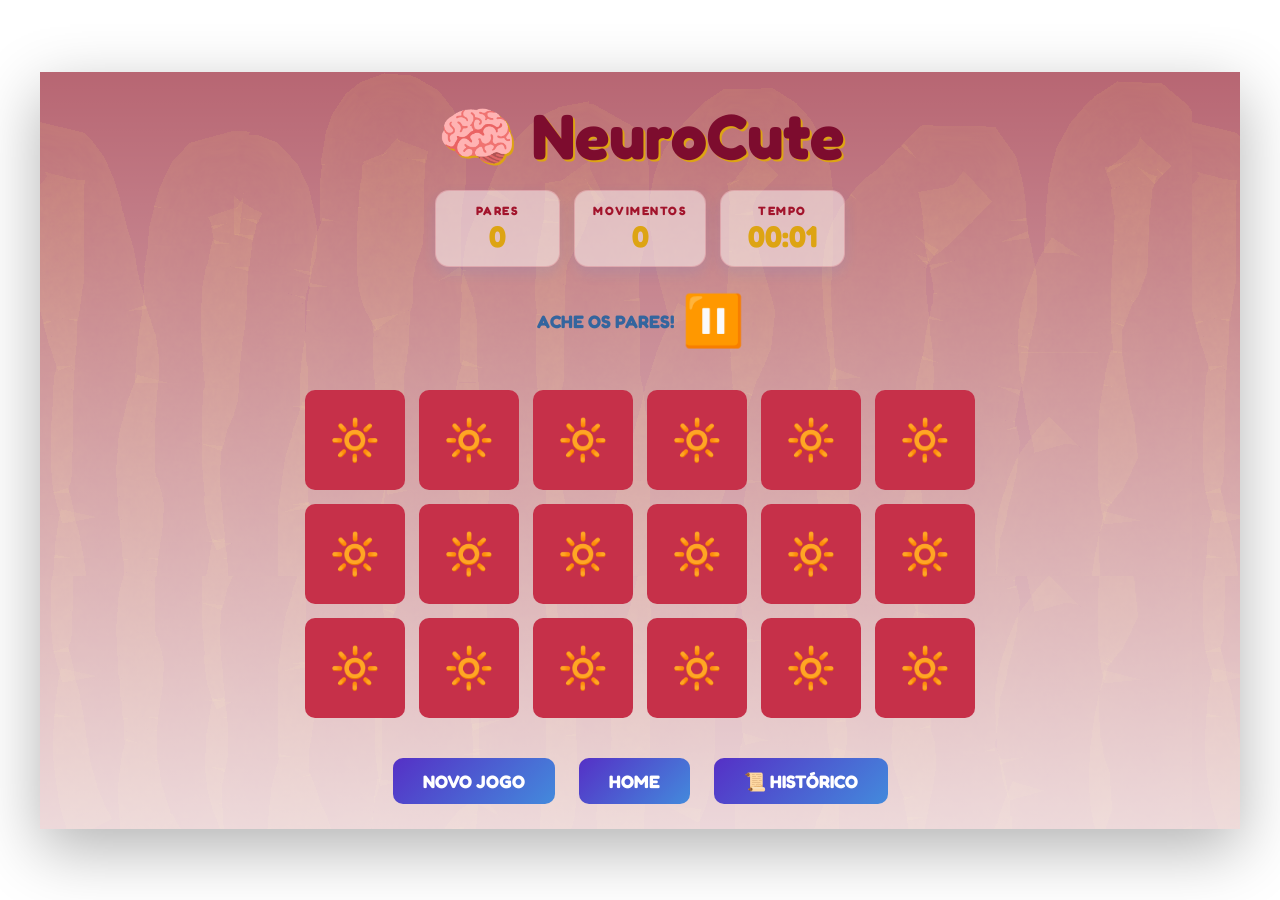
==== index.html @ 40609e06 "19.09.2026 1° Atualização de NeuroCute. Referencias: Canal do YouTube - @CodingWithLuiz" ====
<!DOCTYPE html>
<html lang="pt-BR">
<head>
  <meta charset="UTF-8" />
  <meta name="viewport" content="width=device-width, initial-scale=1.0, user-scalable=no" />
  <title>Jogo da Memória | NeuroCute</title>
  <link rel="stylesheet" href="estilo.css">
  <link href="https://fonts.googleapis.com/css2?family=Fredoka:wght@500;600;700&family=Nunito:wght@400;600;700;800&display=swap" rel="stylesheet">

</head>
<body>
  <div class="game-wrapper">
    <div class="game-header">
      <h1><span>🧠</span>NeuroCute</h1>
      <div class="stats">
        <div class="stat-card"><div class="stat-label">pares</div><div class="stat-value" id="matches">0</div></div>
        <div class="stat-card"><div class="stat-label">movimentos</div><div class="stat-value" id="moves">0</div></div>
        <div class="stat-card"><div class="stat-label">tempo</div><div class="stat-value" id="time">00:00</div></div>
      </div>
    </div>

    <div class="message-area">
      <span id="message">Encontre os Pares</span>
      <button id="pause" aria-label="Pausar jogo">⏸️</button>
    </div>
    <div class="game-board" id="gameBoard"></div>
    

    <div class="controls">
      <button class="btn" id="resetBtn">NOVO JOGO</button>
      <a class="btn" id="homeBtn" href="capa.html">HOME</a>
      <a href="historico.html" class="btn" id="historicoBtn">📜 HISTÓRICO</a>
    </div>
  </div>
  <script src="script.js"></script>
</body>
</html>
---- estilo.css ----
* {
  font-weight: bold;
  margin: 0;
  padding: 0;
  box-sizing: border-box;
  user-select: none;
}

/* ---- variáveis de cor ----   */
:root {
  --color-white: #ffffff;
  --color-title: #7d0c2e;
  --color-accent: #dda413;
  --color-label: #a2132b;
  --color-message: #34659e;
  --color-card-front: #c63049;
  --color-card-match: #fefdbd;
  --color-button-start: #5530c6;
  --color-button-end: #438adc;
  --color-success: #367e02;
  --color-overlay-start: rgba(255, 255, 255, 0.399);
  --color-overlay-end: rgba(255, 255, 255, 0.842);
  --color-card-border: rgba(198, 48, 73, 0.18);
  --color-card-background: rgba(255, 255, 255, 0.496);
  --color-card-shadow: rgba(55, 134, 244, 0.12);
  --color-shadow: rgba(0, 0, 0, 0.3);
  --color-button-shadow: rgba(0, 0, 0, 0.2);
}

body {
  min-height: 100vh;
  background-color: var(--color-white);
  font-family: "Fredoka", sans-serif;
  display: flex;
  flex-direction: column;
  justify-content: center;
  align-items: center;
  padding: 20px;
  position: relative;
  overflow-x: hidden;
}

.game-wrapper {
  background-image: linear-gradient(var(--color-overlay-start), var(--color-overlay-end)), 
  url("FundoRed.png");

  padding: 25px;
  box-shadow: 0 20px 60px var(--color-shadow);
  max-width: 1200px;
  width: 100%;
  transition: transform 0.3s ease;
}

/* ---- HISTÓRICO, CAPA ----*/

.capa-page .game-wrapper,
.history-page .game-wrapper {
  display: flex;
  flex-direction: column;
  min-height: calc(100dvh - 40px);
}

h2 {color: var(--color-message); font-size: 2rem; margin-bottom: 20px;}
.capa-actions .btn {
  font-size: 3rem;
  padding: 20px 40px;
  border-radius: 50px;
  margin-top: 100px;
}

.capa-actions {
  display: flex;
  justify-content: center;
  margin-top: 0;
}

.capa-page .game-header {
  display: flex;
  flex: 1;
  flex-direction: column;
}

.history-page h1 {
  margin-bottom: 25px;
}

.history-page #scoreHistory {
  display: grid;
  gap: 14px;
  list-style: none;
  margin: 0 auto 25px;
  max-width: 850px;
  padding: 0;
}

.history-item {
  display: grid;
  grid-template-columns: minmax(130px, 1.3fr) repeat(3, 1fr);
  align-items: center;
  gap: 12px;
  padding: 14px 18px;
  border: 1px solid var(--color-card-border);
  border-radius: 14px;
  background: var(--color-card-background);
  box-shadow: 0 6px 14px var(--color-card-shadow);
}

.history-item h2 {
  color: var(--color-title);
  font-size: 18px;
}

.history-stat {
  display: grid;
  gap: 3px;
  text-align: center;
}

.history-stat span {
  color: var(--color-label);
  font-size: 11px;
  letter-spacing: 1px;
  text-transform: uppercase;
}

.history-stat strong {
  color: var(--color-accent);
  font-size: 22px;
}

.history-empty {
  padding: 30px;
  color: var(--color-message);
  text-align: center;
}

.history-actions {
  margin-top: auto;
  text-align: center;
}

/* ---- @MEDIA HISTÓRICO ----*/
@media (max-width: 720px) {
  .history-page .game-wrapper {
    padding: 15px 10px;
  }

  .history-item {
    grid-template-columns: repeat(3, 1fr);
    gap: 8px;
    padding: 12px 8px;
  }

  .history-item h2 {
    grid-column: 1 / -1;
    text-align: center;
  }

  .history-stat span {
    font-size: 9px;
    letter-spacing: 0.5px;
  }

  .history-stat strong {
    font-size: 18px;
  }
}

/* ---- CABECALHO E ESTATISTICAS ---- */
.game-header {
  text-align: center;
  margin-bottom: 25px;
}

#message {
  display: inline-block;
}

h1 {
  font-family: "Fredoka", sans-serif;
  font-weight: bold;

  font-size: 4em;
  color: var(--color-title);
  text-shadow: 2px 2px 0 var(--color-accent);
  margin-bottom: 10px;
  display: flex;
  align-items: center;
  justify-content: center;
  gap: 15px;
}

.stats {
  position: relative;
  display: flex;
  justify-content: center;
  gap: 14px;
  width: 100%;
  margin: 15px 0;
  flex-wrap: wrap;
}

/* ---- Tempo, Movimentos, Pares ---- */
.stat-card {
  min-width: 125px;
  padding: 12px 18px;
  border: 1px solid var(--color-card-border);
  border-radius: 14px;
  background: var(--color-card-background);
  box-shadow: 0 6px 14px var(--color-card-shadow);
  text-align: center;
}
.stat-label {
  font-size: 12px;
  color: var(--color-label);
  letter-spacing: 1.5px;
  text-transform: uppercase;
}
.stat-value {
  display: block;
  width: 100%;
  margin-top: 4px;
  font-family: "Fredoka", sans-serif;
  font-size: 30px;
  font-weight: bold;
  color: var(--color-accent);
}

#moves,
#time,
#matches {
  margin-top: 0;
  padding: 0;
  border-radius: 0;
  background: transparent;
}

/* --- PAUSE --- */
#pause {
  background: transparent;
  padding: 0;
  font-size: 50px;
}

#pause:hover{
  cursor: pointer;
  transform: scale(1.1);
  transition: transform 0.3s ease;
}
.pause-card {
  position: absolute;
  top: 50%;
  right: 50px;
  transform: translateY(-50%);
  min-width: auto;
  margin-left: 0;
  padding-inline: 6px;
  border-color: transparent;
  background: transparent;
  box-shadow: none;
}

/* ---- MENSAGEM E TABULEIRO ---- */
.message-area {
  display: flex;
  align-items: center;
  justify-content: center;
  gap: 8px;
  text-align: center;
  margin: 15px 0;
  font-size: 18px;
  font-weight: bold;
  color: var(--color-message);
  min-height: 50px;
}

.game-board {
  display: grid;
  grid-template-columns: repeat(6, 1fr);
  grid-template-rows: repeat(3, auto);
  gap: 20px;
  margin: 20px 0;
  padding: 20px;
}

/* ---- CARTAS ---- */
.card {
  width: 100px;
  height: 100px;
  perspective: 1000px;
  cursor: pointer;
}
.card:hover {
  transform: scale(1.05);
  transition: transform 0.3s ease;
}

.card-inner {
  position: relative;
  width: 100%;
  height: 100%;
  transform-style: preserve-3d;
  transition: transform 0.6s;
}

.card.flipped .card-inner,
.card.matched .card-inner {
  transform: rotateY(180deg);
}

.card-front,
.card-back {
  position: absolute;
  inset: 0;
  display: flex;
  align-items: center;
  justify-content: center;
  border-radius: 10px;
  backface-visibility: hidden;
  -webkit-backface-visibility: hidden;
  font-size: 2.5rem;
}

.card-front {
  background-color: var(--color-card-front);
}

.card-back {
  background: var(--color-white);
  transform: rotateY(180deg);
}

.card.matched .card-back {
  background: var(--color-card-match);
}

/* ---- CONTROLES ---- */
.btn {
  background: linear-gradient(135deg, var(--color-button-start), var(--color-button-end));
  color: var(--color-white);
  border: none;
  padding: 12px 30px;
  font-size: 18px;
  border-radius: 10px;
  cursor: pointer;
  font-weight: bold;
  font-family: "Fredoka", sans-serif;
  transition: transform 0.2s, box-shadow 0.2s;
  margin: 0 10px;
}
.btn:hover {
  transform: scale(1.1) translateY(-2px);
  box-shadow: 0 5px 15px var(--color-button-shadow);
}

.btn:active { transform: translateY(0); }

button {
  border: none;
  border-radius: 50%;
  transition: transform 0.3s ease;
}

.controls { text-align: center; margin-top: 20px; }

a {
  text-decoration: none;
}

/* ---- RESPONSIVIDADE ---- */

@media (orientation:landscape) and (max-width: 720px) {
body {
    padding: 2px;
  }
  .game-board {
    grid-template-columns: repeat(6, 58px);
    grid-template-rows: repeat(2, 45px);
    gap: 4px;
    margin: 8px 0;
    padding: 6px;
    justify-content: center;
  }

  .card {
    width: 45px;
    height: 45px;
  }

  .card-front,
  .card-back {
    font-size: 1rem;
  }

  h1 {
    font-size: 2em;
  }

  .message-area {
    min-height: 10px;
    font-size: 15px;
  }

  #pause {
    font-size: 18px;
  }

  .stat-card {
    min-width: 5px;
    padding: 5px 7px;
    border-radius: 9px;
  }
  .stat-label {
    font-size: 10px;
    letter-spacing: 0.5px;
  }
  .stat-value {
    margin-top: 2px;
    font-size: 10px;
  }

  .controls {
    display: grid;
    grid-template-columns: repeat(3, minmax(0, 1fr));
    gap: 6px;
  }

  .btn {
    justify-self: center;
    width: 50%;
    min-width: 0;
    margin: 0;
    padding: 6px 4px;
    font-size: 8px;
    font-weight: normal;
    white-space: nowrap;
  }
}


@media (orientation:portrait) and (max-width: 720px) {
  body {
    padding: 10px;
  }
  .pause-card {
    position: static;
    transform: none;
    margin-left: 0;
  }

  .game-board {
    grid-template-columns: repeat(4, 58px);
    grid-template-rows: repeat(3, 58px);
    gap: 6px;
    row-gap: 30px;
    margin: 50px 0;
    padding: 20px;
    justify-content: center;
  }

  .card {
    width: 58px;
    height: 58px;
  }

  .card-front,
  .card-back {
    font-size: 1.5rem;
  }

  h1 {
    font-size: 2em;
  }

  .message-area {
    margin: 4px 0;
    min-height: 28px;
    font-size: 15px;
  }

  #pause {
    font-size: 22px;
  }

  .stat-card {
    min-width: 72px;
    padding: 5px 7px;
    border-radius: 9px;
  }
  .stat-label {
    font-size: 10px;
    letter-spacing: 1px;
  }
  .stat-value {
    margin-top: 4px;
    font-size: 13px;
  }

  .controls {
    display: grid;
    grid-template-columns: repeat(3, minmax(0, 1fr));
    gap: 4px;
    margin-top: 12px;
  }

  .btn {
    width: 100%;
    min-width: 0;
    margin: 0;
    padding: 6px 4px;
    font-size: 9px;
    font-weight: normal;
    white-space: nowrap;
  }

}

@media (min-width: 721px) and (max-width: 1199px) and (orientation: portrait) {
  .game-board {
    grid-template-columns: repeat(6, 70px);
    grid-template-rows: repeat(3, 70px);
    gap: 8px;
    justify-content: center;
  }

  .card {
    width: 70px;
    height: 70px;
  }

  .card-front,
  .card-back {
    font-size: 1.5rem;
  }
}

@media (min-width: 721px) and (max-width: 1199px) and (orientation: landscape) {
  .game-board {
    grid-template-columns: repeat(6, 80px);
    grid-template-rows: repeat(3, 80px);
    gap: 10px;
    justify-content: center;
  }

  .card {
    width: 80px;
    height: 80px;
  }

  .card-front,
  .card-back {
    font-size: 1.8rem;
  }
}

@media (min-width: 1200px) and (orientation: portrait) {
  .game-board {
    grid-template-columns: repeat(6, 80px);
    grid-template-rows: repeat(3, 80px);
    gap: 10px;
    justify-content: center;
  }

  .card {
    width: 80px;
    height: 80px;
  }

  .card-front,
  .card-back {
    font-size: 1.8rem;
  }
}

@media (min-width: 1200px) and (orientation: landscape) {
  .game-board {
    grid-template-columns: repeat(6, 100px);
    grid-template-rows: repeat(3, 100px);
    gap: 14px;
    justify-content: center;
  }

  .card {
    width: 100px;
    height: 100px;
  }

  .card-front,
  .card-back {
    font-size: 2.5rem;
  }
}
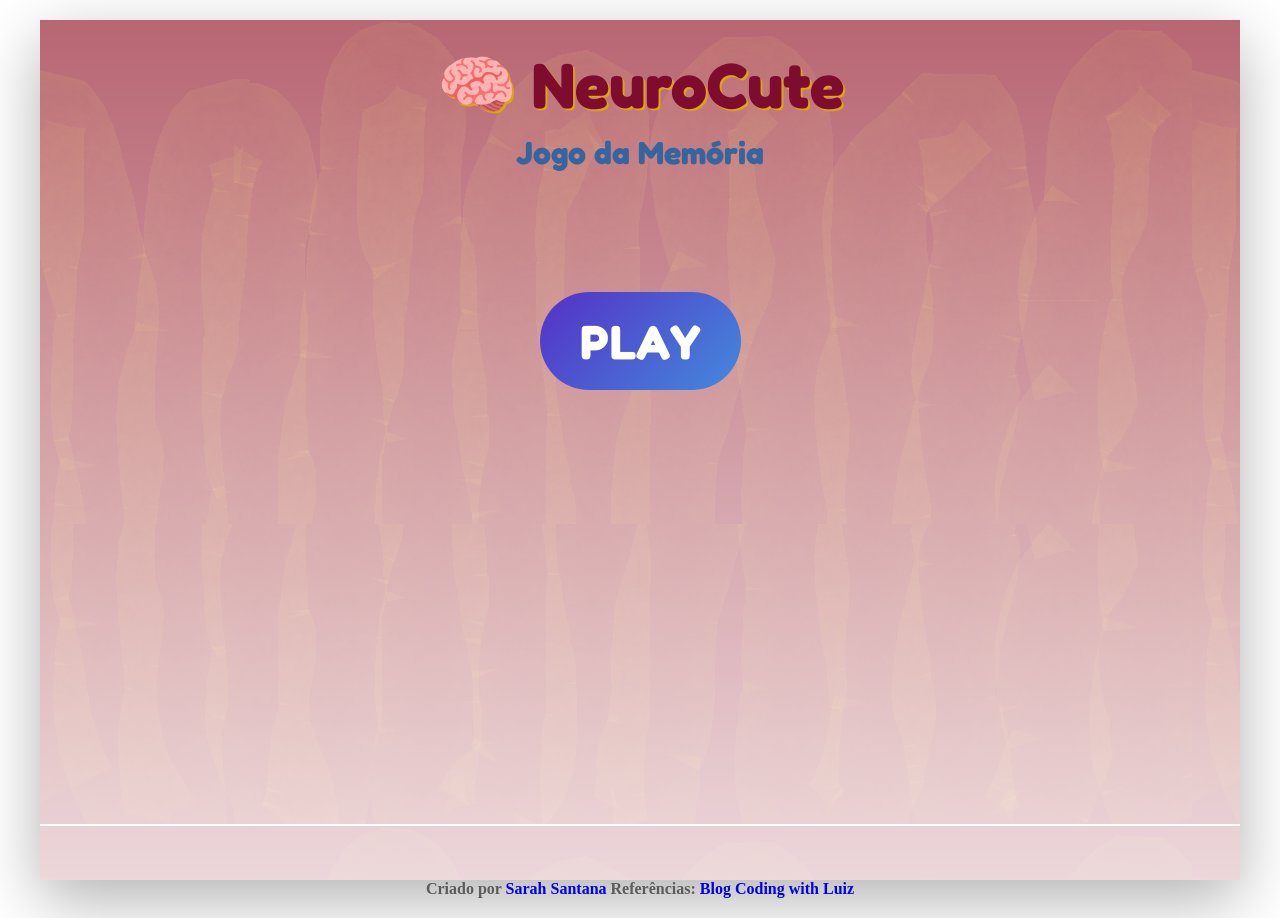
==== commit 0287e16a: "2° Atualização 19.09.2026 Adicionado 'footer' e referência, corrigido o index como a página inicial." ====
--- a/index.html
+++ b/index.html
@@ -1,37 +1,25 @@
 <!DOCTYPE html>
-<html lang="pt-BR">
+<html lang="en">
 <head>
-  <meta charset="UTF-8" />
+    <meta charset="UTF-8">
   <meta name="viewport" content="width=device-width, initial-scale=1.0, user-scalable=no" />
-  <title>Jogo da Memória | NeuroCute</title>
+  <title>NeuroCute | Capa</title>
   <link rel="stylesheet" href="estilo.css">
   <link href="https://fonts.googleapis.com/css2?family=Fredoka:wght@500;600;700&family=Nunito:wght@400;600;700;800&display=swap" rel="stylesheet">
+</head>
 
-</head>
-<body>
+<body class="capa-page">
   <div class="game-wrapper">
     <div class="game-header">
-      <h1><span>🧠</span>NeuroCute</h1>
-      <div class="stats">
-        <div class="stat-card"><div class="stat-label">pares</div><div class="stat-value" id="matches">0</div></div>
-        <div class="stat-card"><div class="stat-label">movimentos</div><div class="stat-value" id="moves">0</div></div>
-        <div class="stat-card"><div class="stat-label">tempo</div><div class="stat-value" id="time">00:00</div></div>
-      </div>
-    </div>
-
-    <div class="message-area">
-      <span id="message">Encontre os Pares</span>
-      <button id="pause" aria-label="Pausar jogo">⏸️</button>
-    </div>
-    <div class="game-board" id="gameBoard"></div>
-    
-
-    <div class="controls">
-      <button class="btn" id="resetBtn">NOVO JOGO</button>
-      <a class="btn" id="homeBtn" href="capa.html">HOME</a>
-      <a href="historico.html" class="btn" id="historicoBtn">📜 HISTÓRICO</a>
+        <h1><span>🧠</span>NeuroCute</h1>
+        <h2>Jogo da Memória</h2>
+        <div class="capa-actions">
+            <a href="game.html" class="btn">PLAY</a>
+        </div>
     </div>
   </div>
-  <script src="script.js"></script>
+  <footer>
+    <p>Criado por <a href="https://github.com/Sarinhafofa" class="link">Sarah Santana</a>
+    Referências: <a href="https://github.com/codingwithluiz" class="link">Blog Coding with Luiz</a></p>
+  </footer>
 </body>
-</html>
--- a/estilo.css
+++ b/estilo.css
@@ -40,6 +40,15 @@
   overflow-x: hidden;
 }
 
+/* ---- FOOTER ----*/
+footer{
+    color:rgb(92, 92, 92);
+}
+
+footer, .link {
+  font-family: serif;
+}
+
 .game-wrapper {
   background-image: linear-gradient(var(--color-overlay-start), var(--color-overlay-end)), 
   url("FundoRed.png");
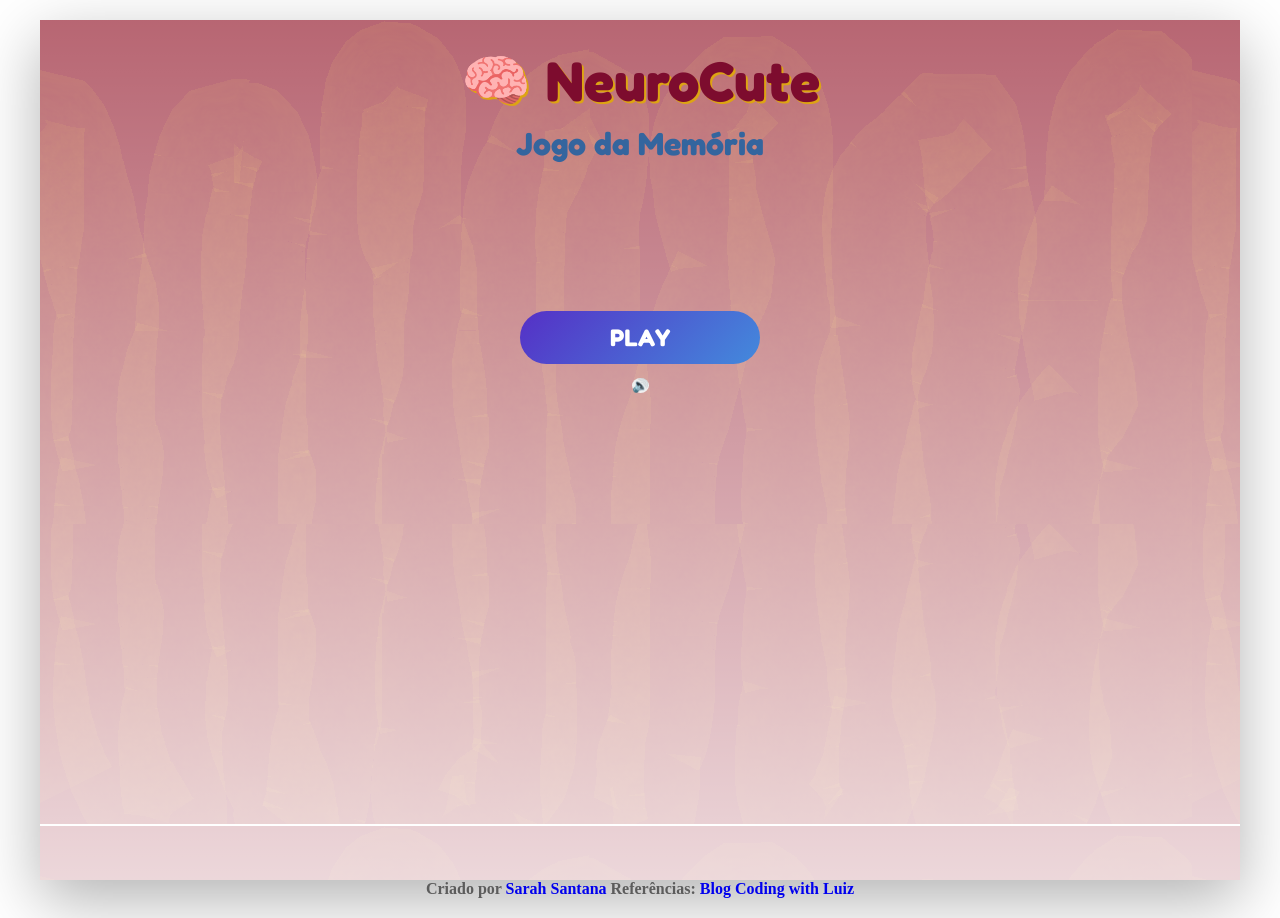
==== commit fce700bb: "15.10.2026 Adicionando som ao clicar nas cartas e no botão Play, aumento da lista de figuras, correç" ====
--- a/index.html
+++ b/index.html
@@ -14,7 +14,9 @@
         <h1><span>🧠</span>NeuroCute</h1>
         <h2>Jogo da Memória</h2>
         <div class="capa-actions">
-            <a href="game.html" class="btn">PLAY</a>
+            <a href="game.html" class="btn" id="PlayBTN" type="button">PLAY</a>
+                  <button id="btnAudio" aria-label="Ativar/Desativar som">🔊</button>
+
         </div>
     </div>
   </div>
@@ -22,4 +24,7 @@
     <p>Criado por <a href="https://github.com/Sarinhafofa" class="link">Sarah Santana</a>
     Referências: <a href="https://github.com/codingwithluiz" class="link">Blog Coding with Luiz</a></p>
   </footer>
+    <audio id="clickMouse" src="clickMouse.mp3" preload="auto"></audio>
+    <script src="click-sound.js"></script>
+
 </body>
--- a/estilo.css
+++ b/estilo.css
@@ -70,17 +70,22 @@
 }
 
 h2 {color: var(--color-message); font-size: 2rem; margin-bottom: 20px;}
+
 .capa-actions .btn {
-  font-size: 3rem;
-  padding: 20px 40px;
-  border-radius: 50px;
-  margin-top: 100px;
+  width: min(100%, 240px);
+  margin: 0;
+  padding: 12px 24px;
+  font-size: 1.5rem;
+  border-radius: 12px;
 }
 
 .capa-actions {
   display: flex;
+  flex-direction: column;
+  align-items: center;
   justify-content: center;
-  margin-top: 0;
+  gap: 14px;
+  margin-top: 28px;
 }
 
 .capa-page .game-header {
@@ -148,6 +153,19 @@
   text-align: center;
 }
 
+.history-chart {
+  width: min(100%, 520px);
+  margin: 0 auto 25px;
+  text-align: center;
+}
+
+.chart-container {
+  position: relative;
+  width: min(100%, 200px);
+  aspect-ratio: 1;
+  margin: 0 auto;
+}
+
 /* ---- @MEDIA HISTÓRICO ----*/
 @media (max-width: 720px) {
   .history-page .game-wrapper {
@@ -189,7 +207,7 @@
   font-family: "Fredoka", sans-serif;
   font-weight: bold;
 
-  font-size: 4em;
+  font-size: 3.5em;
   color: var(--color-title);
   text-shadow: 2px 2px 0 var(--color-accent);
   margin-bottom: 10px;
@@ -256,19 +274,6 @@
   transform: scale(1.1);
   transition: transform 0.3s ease;
 }
-.pause-card {
-  position: absolute;
-  top: 50%;
-  right: 50px;
-  transform: translateY(-50%);
-  min-width: auto;
-  margin-left: 0;
-  padding-inline: 6px;
-  border-color: transparent;
-  background: transparent;
-  box-shadow: none;
-}
-
 /* ---- MENSAGEM E TABULEIRO ---- */
 .message-area {
   display: flex;
@@ -277,7 +282,7 @@
   gap: 8px;
   text-align: center;
   margin: 15px 0;
-  font-size: 18px;
+  font-size: 30px;
   font-weight: bold;
   color: var(--color-message);
   min-height: 50px;
@@ -370,6 +375,10 @@
   transition: transform 0.3s ease;
 }
 
+#PlayBTN {
+  margin-top: 100px;
+  border-radius: 100px;
+}
 .controls { text-align: center; margin-top: 20px; }
 
 a {
@@ -451,12 +460,6 @@
   body {
     padding: 10px;
   }
-  .pause-card {
-    position: static;
-    transform: none;
-    margin-left: 0;
-  }
-
   .game-board {
     grid-template-columns: repeat(4, 58px);
     grid-template-rows: repeat(3, 58px);
